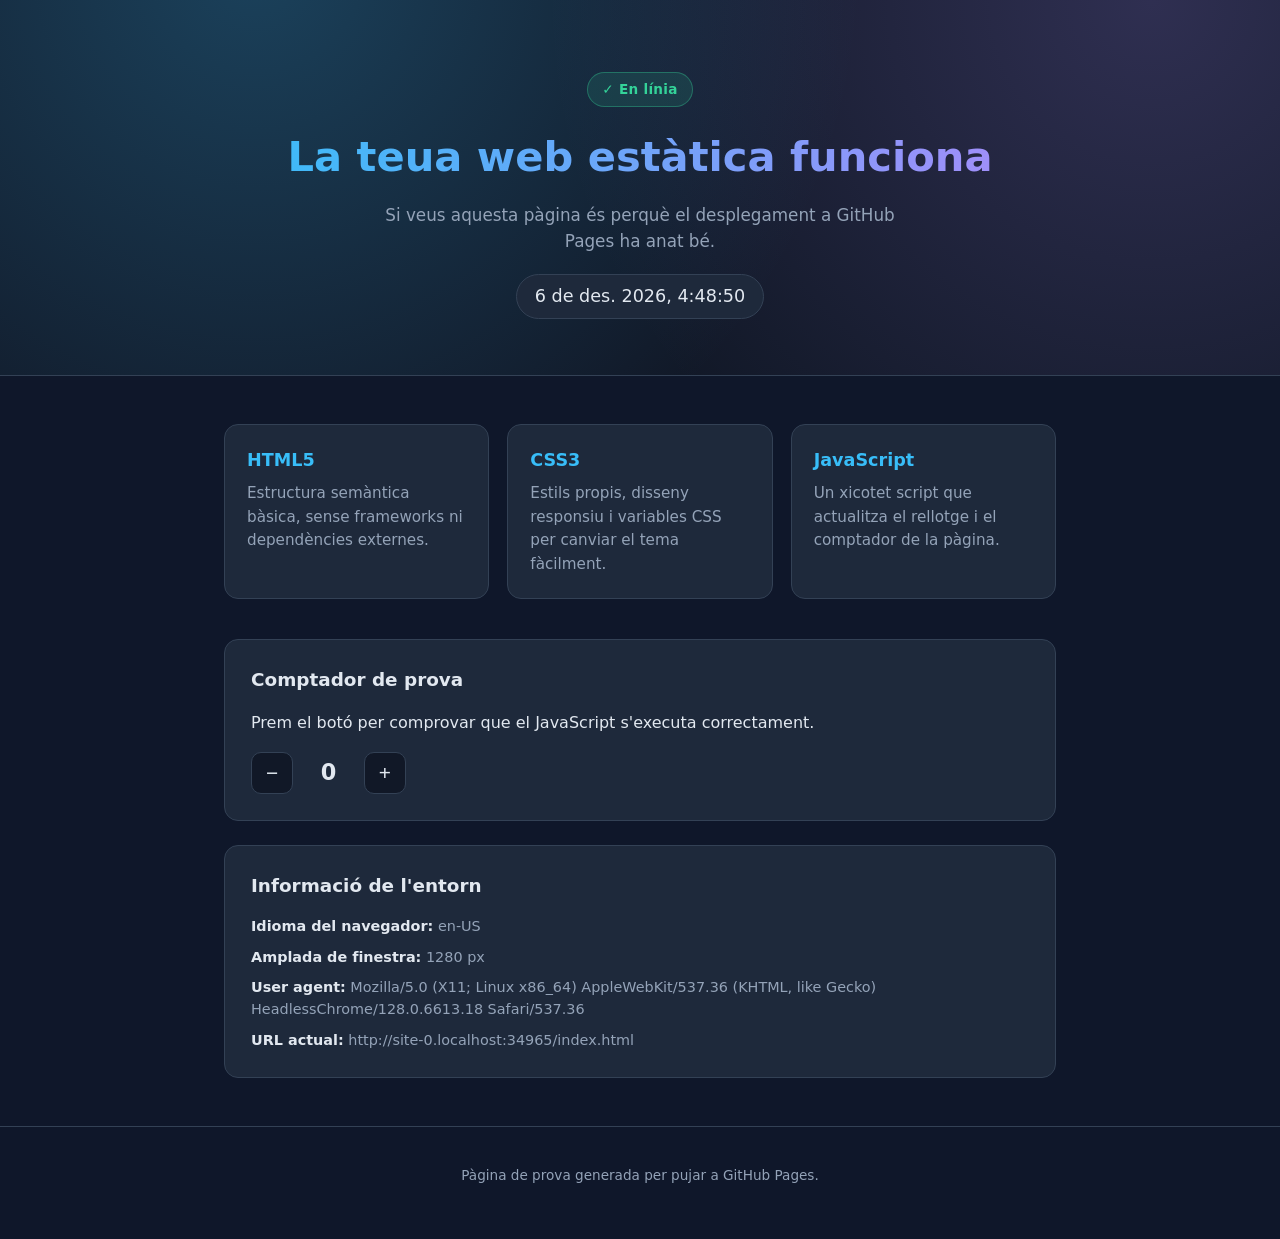
==== index.html @ 1c0613c4 "primer commit" ====
<!DOCTYPE html>
<html lang="ca">
<head>
<meta charset="UTF-8">
<meta name="viewport" content="width=device-width, initial-scale=1.0">
<title>Web de prova · GitHub Pages</title>
<meta name="description" content="Pàgina estàtica de prova per desplegar a GitHub Pages">
<link rel="icon" href="data:,">
<link rel="stylesheet" href="css/style.css">
</head>
<body>

<header class="hero">
  <div class="container">
    <span class="badge">✓ En línia</span>
    <h1>La teua web estàtica funciona</h1>
    <p class="lead">Si veus aquesta pàgina és perquè el desplegament a GitHub Pages ha anat bé.</p>
    <div id="clock" class="clock" aria-live="polite"></div>
  </div>
</header>

<main class="container">

  <section class="grid">
    <article class="card">
      <h2>HTML5</h2>
      <p>Estructura semàntica bàsica, sense frameworks ni dependències externes.</p>
    </article>
    <article class="card">
      <h2>CSS3</h2>
      <p>Estils propis, disseny responsiu i variables CSS per canviar el tema fàcilment.</p>
    </article>
    <article class="card">
      <h2>JavaScript</h2>
      <p>Un xicotet script que actualitza el rellotge i el comptador de la pàgina.</p>
    </article>
  </section>

  <section class="panel">
    <h2>Comptador de prova</h2>
    <p>Prem el botó per comprovar que el JavaScript s'executa correctament.</p>
    <div class="counter">
      <button id="btn-minus" aria-label="Restar">−</button>
      <span id="count">0</span>
      <button id="btn-plus" aria-label="Sumar">+</button>
    </div>
  </section>

  <section class="panel">
    <h2>Informació de l'entorn</h2>
    <ul id="env-info" class="env-list"></ul>
  </section>

</main>

<footer class="site-footer">
  <div class="container">
    <p>Pàgina de prova generada per pujar a GitHub Pages.</p>
  </div>
</footer>

<script src="js/script.js"></script>
</body>
</html>
---- css/style.css ----
:root {
  --bg: #0f172a;
  --bg-alt: #111827;
  --surface: #1e293b;
  --surface-border: #334155;
  --text: #e2e8f0;
  --text-muted: #94a3b8;
  --accent: #38bdf8;
  --accent-2: #a78bfa;
  --good: #34d399;
  --radius: 14px;
  --max-width: 880px;
}

* {
  box-sizing: border-box;
}

html {
  scroll-behavior: smooth;
}

body {
  margin: 0;
  font-family: "Segoe UI", system-ui, -apple-system, Roboto, Helvetica, Arial, sans-serif;
  background: var(--bg);
  color: var(--text);
  line-height: 1.55;
}

.container {
  max-width: var(--max-width);
  margin: 0 auto;
  padding: 0 24px;
}

.hero {
  padding: 72px 0 56px;
  background:
    radial-gradient(circle at 20% -10%, rgba(56, 189, 248, 0.25), transparent 55%),
    radial-gradient(circle at 90% 0%, rgba(167, 139, 250, 0.2), transparent 50%),
    var(--bg-alt);
  border-bottom: 1px solid var(--surface-border);
  text-align: center;
}

.badge {
  display: inline-block;
  padding: 6px 14px;
  border-radius: 999px;
  background: rgba(52, 211, 153, 0.12);
  color: var(--good);
  border: 1px solid rgba(52, 211, 153, 0.35);
  font-size: 0.85rem;
  font-weight: 600;
  letter-spacing: 0.02em;
  margin-bottom: 18px;
}

.hero h1 {
  font-size: clamp(1.8rem, 4vw, 2.6rem);
  margin: 0 0 12px;
  background: linear-gradient(90deg, var(--accent), var(--accent-2));
  -webkit-background-clip: text;
  background-clip: text;
  color: transparent;
}

.lead {
  color: var(--text-muted);
  font-size: 1.05rem;
  max-width: 520px;
  margin: 0 auto 20px;
}

.clock {
  font-variant-numeric: tabular-nums;
  font-size: 1.1rem;
  color: var(--text);
  background: var(--surface);
  border: 1px solid var(--surface-border);
  display: inline-block;
  padding: 8px 18px;
  border-radius: 999px;
}

main.container {
  padding: 48px 24px 24px;
}

.grid {
  display: grid;
  grid-template-columns: repeat(auto-fit, minmax(220px, 1fr));
  gap: 18px;
  margin-bottom: 40px;
}

.card {
  background: var(--surface);
  border: 1px solid var(--surface-border);
  border-radius: var(--radius);
  padding: 22px;
  transition: transform 0.15s ease, border-color 0.15s ease;
}

.card:hover {
  transform: translateY(-3px);
  border-color: var(--accent);
}

.card h2 {
  margin: 0 0 8px;
  font-size: 1.1rem;
  color: var(--accent);
}

.card p {
  margin: 0;
  color: var(--text-muted);
  font-size: 0.95rem;
}

.panel {
  background: var(--surface);
  border: 1px solid var(--surface-border);
  border-radius: var(--radius);
  padding: 26px;
  margin-bottom: 24px;
}

.panel h2 {
  margin-top: 0;
  font-size: 1.15rem;
}

.counter {
  display: flex;
  align-items: center;
  gap: 16px;
  margin-top: 14px;
}

.counter button {
  width: 42px;
  height: 42px;
  border-radius: 10px;
  border: 1px solid var(--surface-border);
  background: var(--bg-alt);
  color: var(--text);
  font-size: 1.3rem;
  cursor: pointer;
  transition: background 0.15s ease, border-color 0.15s ease;
}

.counter button:hover {
  background: rgba(56, 189, 248, 0.15);
  border-color: var(--accent);
}

.counter span {
  font-size: 1.4rem;
  font-weight: 600;
  min-width: 2.5ch;
  text-align: center;
}

.env-list {
  list-style: none;
  padding: 0;
  margin: 14px 0 0;
  display: grid;
  gap: 8px;
  font-size: 0.9rem;
  color: var(--text-muted);
}

.env-list li strong {
  color: var(--text);
  font-weight: 600;
}

.site-footer {
  border-top: 1px solid var(--surface-border);
  padding: 24px 0 40px;
  text-align: center;
  color: var(--text-muted);
  font-size: 0.85rem;
}

@media (max-width: 480px) {
  .hero {
    padding: 56px 0 40px;
  }
}
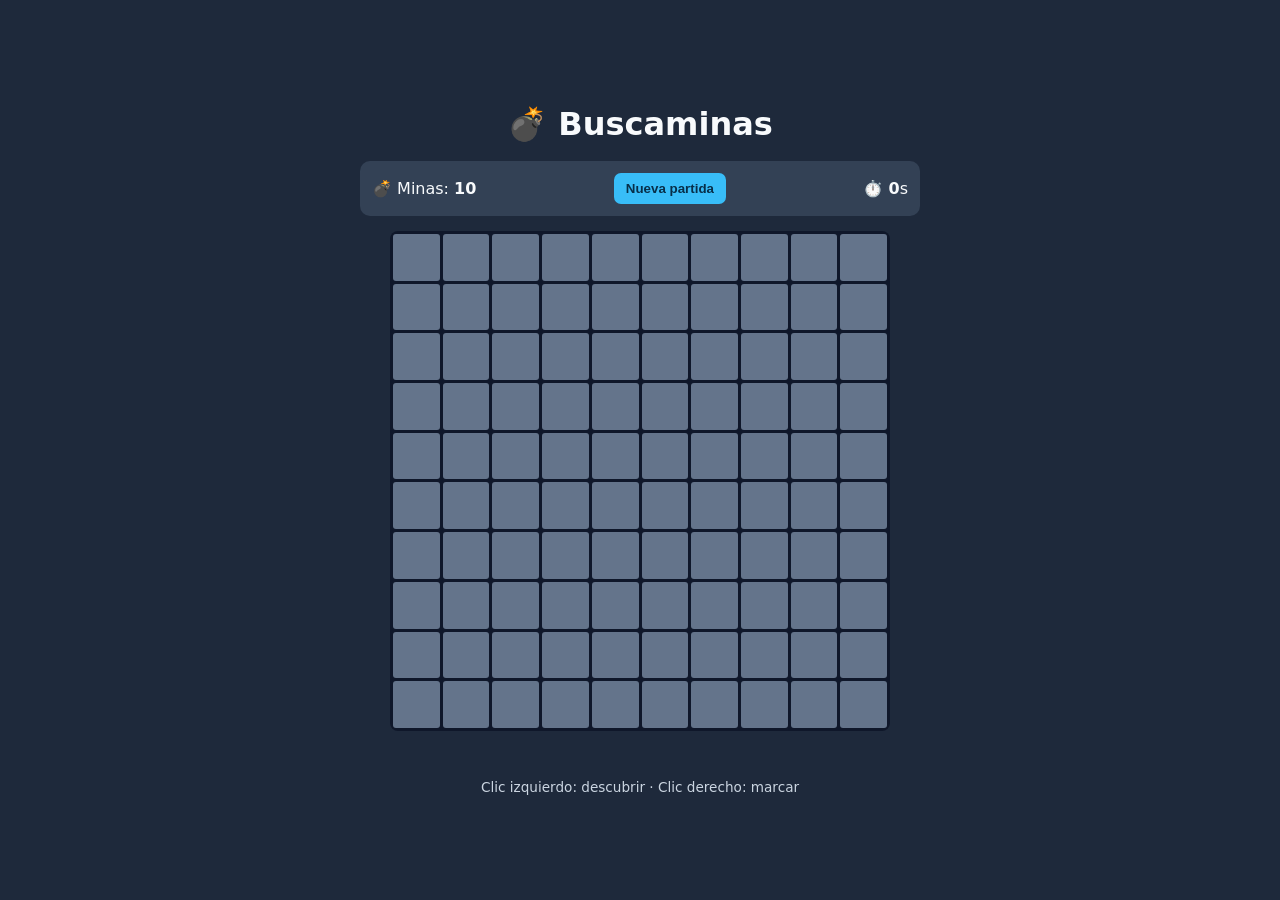
==== commit f65aeab3: "segunda pagina" ====
--- a/index.html
+++ b/index.html
@@ -1,64 +1,26 @@
 <!DOCTYPE html>
-<html lang="ca">
+<html lang="es">
 <head>
-<meta charset="UTF-8">
-<meta name="viewport" content="width=device-width, initial-scale=1.0">
-<title>Web de prova · GitHub Pages</title>
-<meta name="description" content="Pàgina estàtica de prova per desplegar a GitHub Pages">
-<link rel="icon" href="data:,">
-<link rel="stylesheet" href="css/style.css">
+  <meta charset="UTF-8">
+  <meta name="viewport" content="width=device-width, initial-scale=1.0">
+  <title>Buscaminas</title>
+  <link rel="stylesheet" href="style.css">
 </head>
 <body>
+  <main class="game">
+    <h1>💣 Buscaminas</h1>
 
-<header class="hero">
-  <div class="container">
-    <span class="badge">✓ En línia</span>
-    <h1>La teua web estàtica funciona</h1>
-    <p class="lead">Si veus aquesta pàgina és perquè el desplegament a GitHub Pages ha anat bé.</p>
-    <div id="clock" class="clock" aria-live="polite"></div>
-  </div>
-</header>
+    <div class="info">
+      <span>💣 Minas: <strong id="mines">10</strong></span>
+      <button id="reset">Nueva partida</button>
+      <span>⏱️ <strong id="timer">0</strong>s</span>
+    </div>
 
-<main class="container">
+    <div id="board" class="board" aria-label="Tablero de Buscaminas"></div>
+    <p id="message"></p>
+    <p class="help">Clic izquierdo: descubrir · Clic derecho: marcar</p>
+  </main>
 
-  <section class="grid">
-    <article class="card">
-      <h2>HTML5</h2>
-      <p>Estructura semàntica bàsica, sense frameworks ni dependències externes.</p>
-    </article>
-    <article class="card">
-      <h2>CSS3</h2>
-      <p>Estils propis, disseny responsiu i variables CSS per canviar el tema fàcilment.</p>
-    </article>
-    <article class="card">
-      <h2>JavaScript</h2>
-      <p>Un xicotet script que actualitza el rellotge i el comptador de la pàgina.</p>
-    </article>
-  </section>
-
-  <section class="panel">
-    <h2>Comptador de prova</h2>
-    <p>Prem el botó per comprovar que el JavaScript s'executa correctament.</p>
-    <div class="counter">
-      <button id="btn-minus" aria-label="Restar">−</button>
-      <span id="count">0</span>
-      <button id="btn-plus" aria-label="Sumar">+</button>
-    </div>
-  </section>
-
-  <section class="panel">
-    <h2>Informació de l'entorn</h2>
-    <ul id="env-info" class="env-list"></ul>
-  </section>
-
-</main>
-
-<footer class="site-footer">
-  <div class="container">
-    <p>Pàgina de prova generada per pujar a GitHub Pages.</p>
-  </div>
-</footer>
-
-<script src="js/script.js"></script>
+  <script src="script.js"></script>
 </body>
 </html>
--- a/style.css
+++ b/style.css
@@ -0,0 +1,113 @@
+* {
+  box-sizing: border-box;
+}
+
+body {
+  margin: 0;
+  min-height: 100vh;
+  display: grid;
+  place-items: center;
+  background: #1e293b;
+  color: #f8fafc;
+  font-family: system-ui, -apple-system, BlinkMacSystemFont, "Segoe UI", sans-serif;
+}
+
+.game {
+  width: min(95vw, 560px);
+  text-align: center;
+}
+
+h1 {
+  margin: 0 0 18px;
+}
+
+.info {
+  display: flex;
+  align-items: center;
+  justify-content: space-between;
+  gap: 12px;
+  margin-bottom: 15px;
+  padding: 12px;
+  border-radius: 10px;
+  background: #334155;
+}
+
+button {
+  border: 0;
+  border-radius: 7px;
+  padding: 8px 12px;
+  background: #38bdf8;
+  color: #082f49;
+  font-weight: 700;
+  cursor: pointer;
+}
+
+button:hover {
+  background: #7dd3fc;
+}
+
+.board {
+  display: grid;
+  grid-template-columns: repeat(10, 1fr);
+  gap: 3px;
+  width: min(90vw, 500px);
+  aspect-ratio: 1;
+  margin: auto;
+  padding: 3px;
+  background: #0f172a;
+  border-radius: 8px;
+}
+
+.cell {
+  display: grid;
+  place-items: center;
+  min-width: 0;
+  border: 0;
+  border-radius: 3px;
+  background: #64748b;
+  color: #fff;
+  font-size: clamp(12px, 3vw, 20px);
+  font-weight: 800;
+  cursor: pointer;
+  user-select: none;
+}
+
+.cell:hover:not(.revealed) {
+  background: #94a3b8;
+}
+
+.cell.revealed {
+  background: #cbd5e1;
+  color: #0f172a;
+  cursor: default;
+}
+
+.cell.mine {
+  background: #ef4444;
+}
+
+.cell.flagged {
+  background: #f59e0b;
+}
+
+.cell.n1 { color: #2563eb; }
+.cell.n2 { color: #16a34a; }
+.cell.n3 { color: #dc2626; }
+.cell.n4 { color: #7c3aed; }
+.cell.n5 { color: #92400e; }
+.cell.n6 { color: #0891b2; }
+.cell.n7 { color: #111827; }
+.cell.n8 { color: #475569; }
+
+#message {
+  min-height: 28px;
+  margin: 15px 0 5px;
+  font-size: 1.1rem;
+  font-weight: 700;
+}
+
+.help {
+  margin: 0;
+  color: #cbd5e1;
+  font-size: 0.85rem;
+}
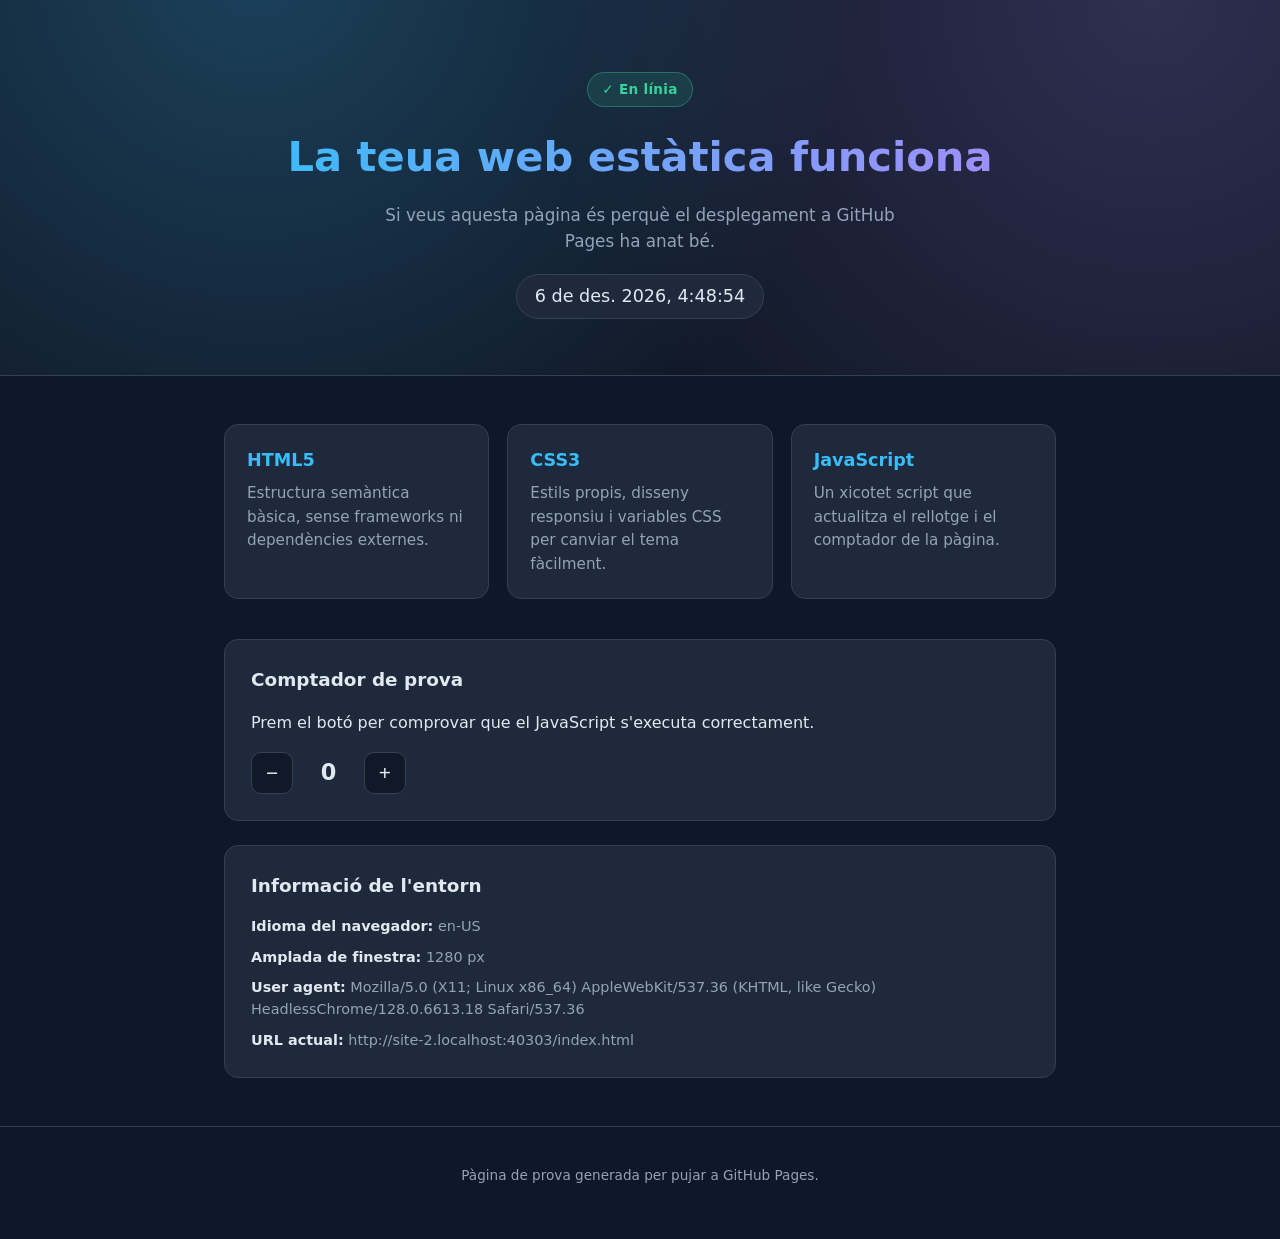
==== commit 9ccd368e: "Primera publicació" ====
--- a/index.html
+++ b/index.html
@@ -1,26 +1,64 @@
 <!DOCTYPE html>
-<html lang="es">
+<html lang="ca">
 <head>
-  <meta charset="UTF-8">
-  <meta name="viewport" content="width=device-width, initial-scale=1.0">
-  <title>Buscaminas</title>
-  <link rel="stylesheet" href="style.css">
+<meta charset="UTF-8">
+<meta name="viewport" content="width=device-width, initial-scale=1.0">
+<title>Web de prova · GitHub Pages</title>
+<meta name="description" content="Pàgina estàtica de prova per desplegar a GitHub Pages">
+<link rel="icon" href="data:,">
+<link rel="stylesheet" href="css/style.css">
 </head>
 <body>
-  <main class="game">
-    <h1>💣 Buscaminas</h1>
 
-    <div class="info">
-      <span>💣 Minas: <strong id="mines">10</strong></span>
-      <button id="reset">Nueva partida</button>
-      <span>⏱️ <strong id="timer">0</strong>s</span>
+<header class="hero">
+  <div class="container">
+    <span class="badge">✓ En línia</span>
+    <h1>La teua web estàtica funciona</h1>
+    <p class="lead">Si veus aquesta pàgina és perquè el desplegament a GitHub Pages ha anat bé.</p>
+    <div id="clock" class="clock" aria-live="polite"></div>
+  </div>
+</header>
+
+<main class="container">
+
+  <section class="grid">
+    <article class="card">
+      <h2>HTML5</h2>
+      <p>Estructura semàntica bàsica, sense frameworks ni dependències externes.</p>
+    </article>
+    <article class="card">
+      <h2>CSS3</h2>
+      <p>Estils propis, disseny responsiu i variables CSS per canviar el tema fàcilment.</p>
+    </article>
+    <article class="card">
+      <h2>JavaScript</h2>
+      <p>Un xicotet script que actualitza el rellotge i el comptador de la pàgina.</p>
+    </article>
+  </section>
+
+  <section class="panel">
+    <h2>Comptador de prova</h2>
+    <p>Prem el botó per comprovar que el JavaScript s'executa correctament.</p>
+    <div class="counter">
+      <button id="btn-minus" aria-label="Restar">−</button>
+      <span id="count">0</span>
+      <button id="btn-plus" aria-label="Sumar">+</button>
     </div>
+  </section>
 
-    <div id="board" class="board" aria-label="Tablero de Buscaminas"></div>
-    <p id="message"></p>
-    <p class="help">Clic izquierdo: descubrir · Clic derecho: marcar</p>
-  </main>
+  <section class="panel">
+    <h2>Informació de l'entorn</h2>
+    <ul id="env-info" class="env-list"></ul>
+  </section>
 
-  <script src="script.js"></script>
+</main>
+
+<footer class="site-footer">
+  <div class="container">
+    <p>Pàgina de prova generada per pujar a GitHub Pages.</p>
+  </div>
+</footer>
+
+<script src="js/script.js"></script>
 </body>
 </html>
--- a/css/style.css
+++ b/css/style.css
@@ -0,0 +1,194 @@
+:root {
+  --bg: #0f172a;
+  --bg-alt: #111827;
+  --surface: #1e293b;
+  --surface-border: #334155;
+  --text: #e2e8f0;
+  --text-muted: #94a3b8;
+  --accent: #38bdf8;
+  --accent-2: #a78bfa;
+  --good: #34d399;
+  --radius: 14px;
+  --max-width: 880px;
+}
+
+* {
+  box-sizing: border-box;
+}
+
+html {
+  scroll-behavior: smooth;
+}
+
+body {
+  margin: 0;
+  font-family: "Segoe UI", system-ui, -apple-system, Roboto, Helvetica, Arial, sans-serif;
+  background: var(--bg);
+  color: var(--text);
+  line-height: 1.55;
+}
+
+.container {
+  max-width: var(--max-width);
+  margin: 0 auto;
+  padding: 0 24px;
+}
+
+.hero {
+  padding: 72px 0 56px;
+  background:
+    radial-gradient(circle at 20% -10%, rgba(56, 189, 248, 0.25), transparent 55%),
+    radial-gradient(circle at 90% 0%, rgba(167, 139, 250, 0.2), transparent 50%),
+    var(--bg-alt);
+  border-bottom: 1px solid var(--surface-border);
+  text-align: center;
+}
+
+.badge {
+  display: inline-block;
+  padding: 6px 14px;
+  border-radius: 999px;
+  background: rgba(52, 211, 153, 0.12);
+  color: var(--good);
+  border: 1px solid rgba(52, 211, 153, 0.35);
+  font-size: 0.85rem;
+  font-weight: 600;
+  letter-spacing: 0.02em;
+  margin-bottom: 18px;
+}
+
+.hero h1 {
+  font-size: clamp(1.8rem, 4vw, 2.6rem);
+  margin: 0 0 12px;
+  background: linear-gradient(90deg, var(--accent), var(--accent-2));
+  -webkit-background-clip: text;
+  background-clip: text;
+  color: transparent;
+}
+
+.lead {
+  color: var(--text-muted);
+  font-size: 1.05rem;
+  max-width: 520px;
+  margin: 0 auto 20px;
+}
+
+.clock {
+  font-variant-numeric: tabular-nums;
+  font-size: 1.1rem;
+  color: var(--text);
+  background: var(--surface);
+  border: 1px solid var(--surface-border);
+  display: inline-block;
+  padding: 8px 18px;
+  border-radius: 999px;
+}
+
+main.container {
+  padding: 48px 24px 24px;
+}
+
+.grid {
+  display: grid;
+  grid-template-columns: repeat(auto-fit, minmax(220px, 1fr));
+  gap: 18px;
+  margin-bottom: 40px;
+}
+
+.card {
+  background: var(--surface);
+  border: 1px solid var(--surface-border);
+  border-radius: var(--radius);
+  padding: 22px;
+  transition: transform 0.15s ease, border-color 0.15s ease;
+}
+
+.card:hover {
+  transform: translateY(-3px);
+  border-color: var(--accent);
+}
+
+.card h2 {
+  margin: 0 0 8px;
+  font-size: 1.1rem;
+  color: var(--accent);
+}
+
+.card p {
+  margin: 0;
+  color: var(--text-muted);
+  font-size: 0.95rem;
+}
+
+.panel {
+  background: var(--surface);
+  border: 1px solid var(--surface-border);
+  border-radius: var(--radius);
+  padding: 26px;
+  margin-bottom: 24px;
+}
+
+.panel h2 {
+  margin-top: 0;
+  font-size: 1.15rem;
+}
+
+.counter {
+  display: flex;
+  align-items: center;
+  gap: 16px;
+  margin-top: 14px;
+}
+
+.counter button {
+  width: 42px;
+  height: 42px;
+  border-radius: 10px;
+  border: 1px solid var(--surface-border);
+  background: var(--bg-alt);
+  color: var(--text);
+  font-size: 1.3rem;
+  cursor: pointer;
+  transition: background 0.15s ease, border-color 0.15s ease;
+}
+
+.counter button:hover {
+  background: rgba(56, 189, 248, 0.15);
+  border-color: var(--accent);
+}
+
+.counter span {
+  font-size: 1.4rem;
+  font-weight: 600;
+  min-width: 2.5ch;
+  text-align: center;
+}
+
+.env-list {
+  list-style: none;
+  padding: 0;
+  margin: 14px 0 0;
+  display: grid;
+  gap: 8px;
+  font-size: 0.9rem;
+  color: var(--text-muted);
+}
+
+.env-list li strong {
+  color: var(--text);
+  font-weight: 600;
+}
+
+.site-footer {
+  border-top: 1px solid var(--surface-border);
+  padding: 24px 0 40px;
+  text-align: center;
+  color: var(--text-muted);
+  font-size: 0.85rem;
+}
+
+@media (max-width: 480px) {
+  .hero {
+    padding: 56px 0 40px;
+  }
+}
